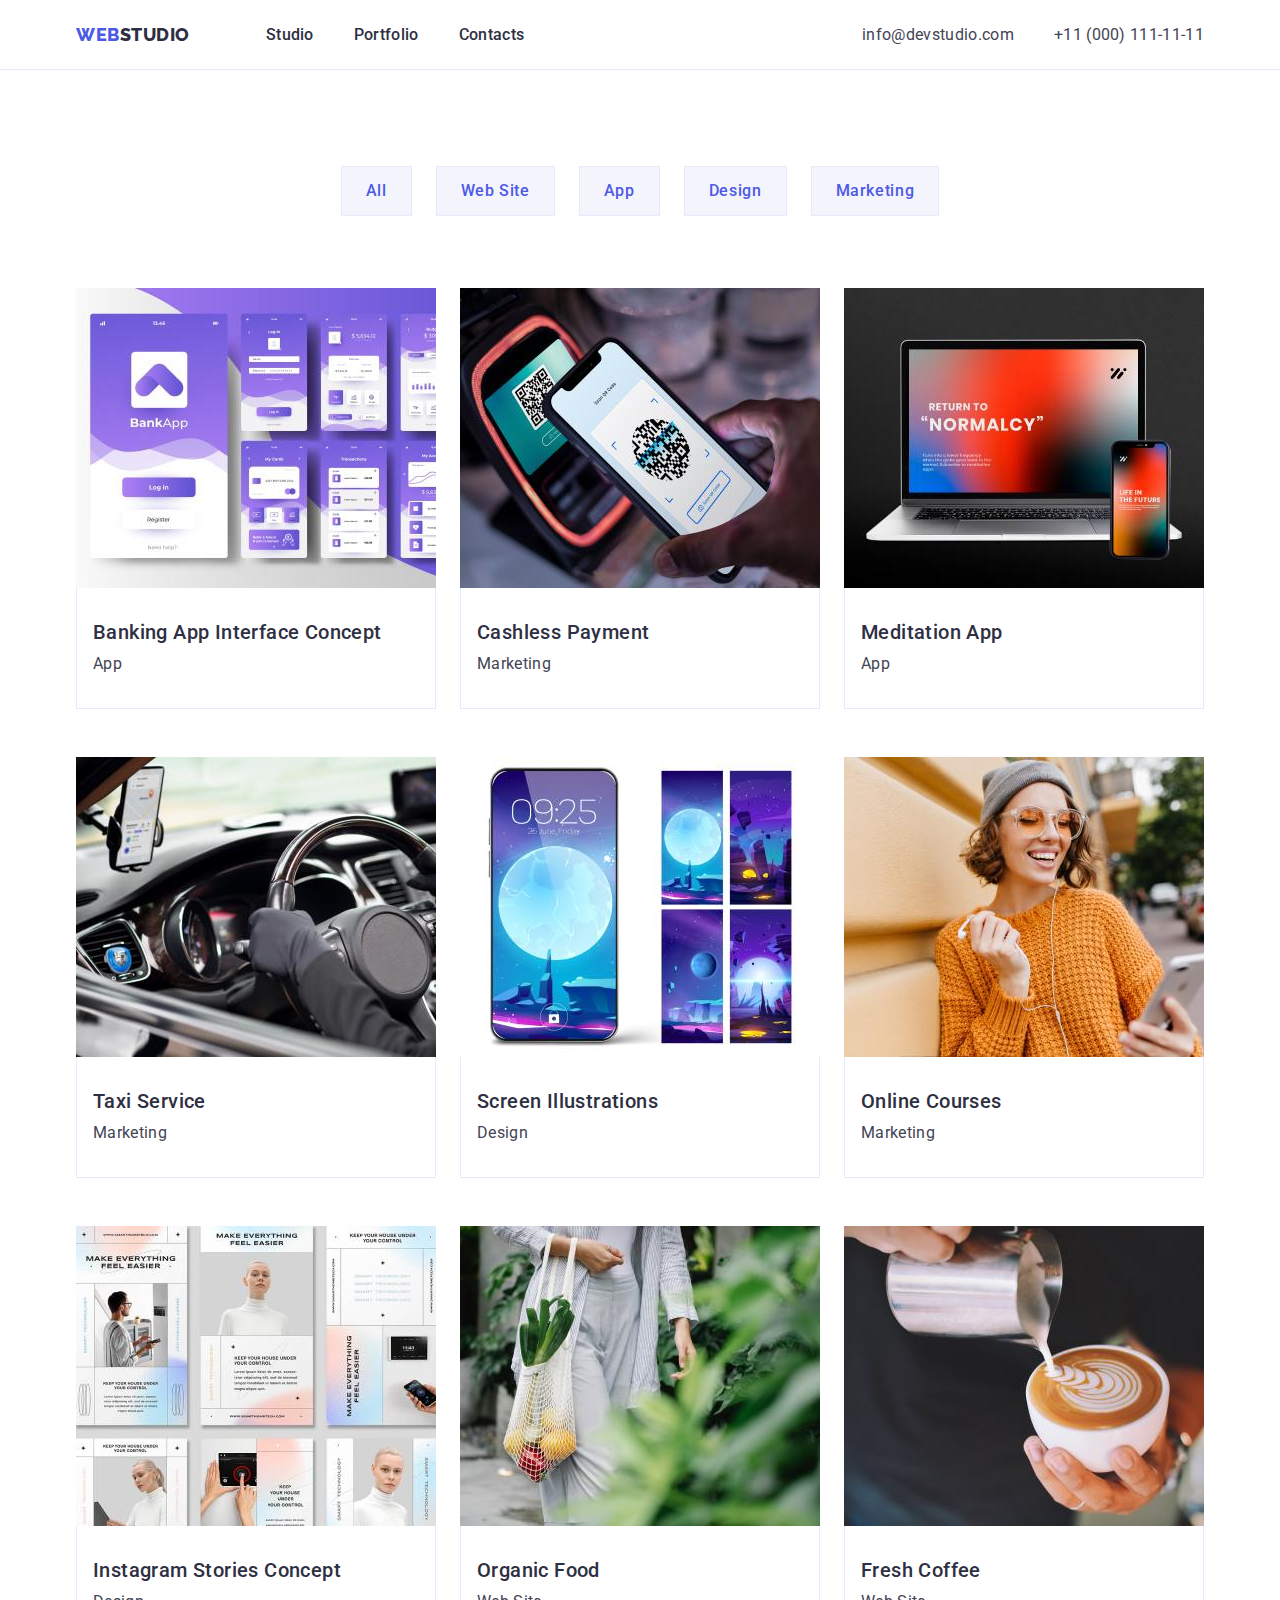
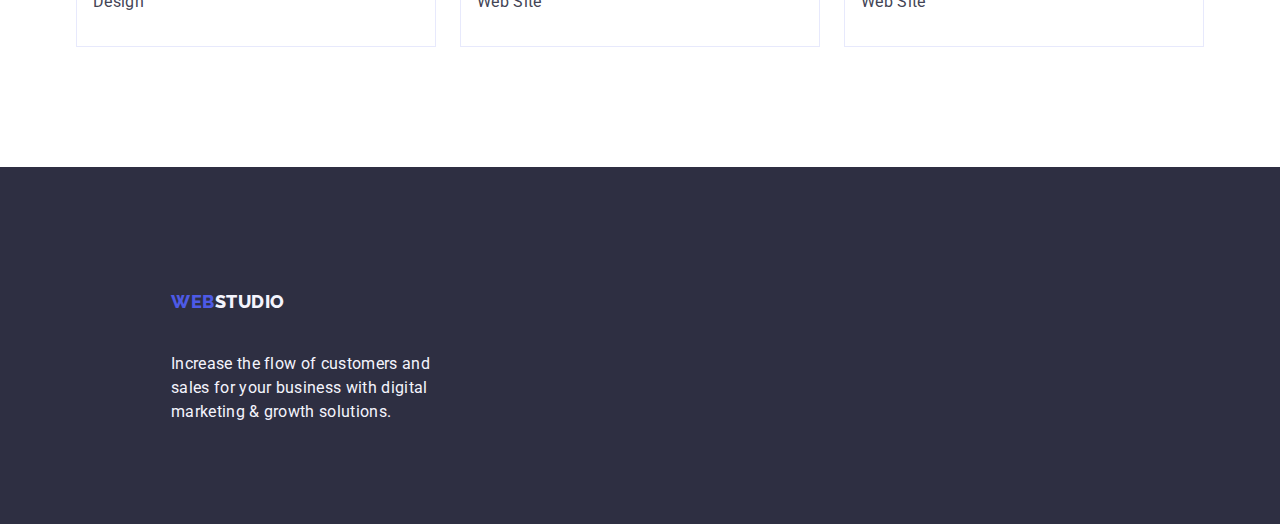
==== portfolio.html @ 9e5d0707 "Initial commit" ====
<!DOCTYPE html>
<html lang="en">
  <head>
    <meta charset="UTF-8" />
    <meta http-equiv="X-UA-Compatible" content="IE=edge" />
    <meta name="viewport" content="width=device-width, initial-scale=1.0" />
    <title>Portfolio</title>
    <link rel="preconnect" href="https://fonts.googleapis.com" />
    <link rel="preconnect" href="https://fonts.gstatic.com" crossorigin />
    <link
      href="https://fonts.googleapis.com/css2?family=Raleway:wght@800&family=Roboto:wght@400;500;700;900&display=swap"
      rel="stylesheet"
    />
    <link
      rel="stylesheet"
      href="https://cdnjs.cloudflare.com/ajax/libs/modern-normalize/1.0.0/modern-normalize.min.css"
    />
    <link rel="stylesheet" href="./css/styles.css" />
  </head>
  <body>
    <!-- Header -->
    <header class="header">
      <div class="header-container container">
        <nav class="header-nav">
          <a class="logo-link link" href="./index.html"
            >Web<span class="logo-header">Studio</span></a
          >
          <ul class="menu list">
            <li class="menu-item">
              <a class="link menu-link" href="./index.html"> Studio</a>
            </li>
            <li class="menu-item">
              <a class="link menu-link" href="./portfolio.html">Portfolio</a>
            </li>
            <li class="menu-item">
              <a class="link menu-link" href="">Contacts</a>
            </li>
          </ul>
        </nav>
        <address class="contacts">
          <ul class="contacts-list list">
            <li class="contacts-item">
              <a
                class="mail contacts-link link"
                href="mailto:info@devstudio.com"
                >info@devstudio.com</a
              >
            </li>
            <li class="contacts-item">
              <a class="contacts-link link" href="tel:+110001111111"
                >+11 (000) 111-11-11</a
              >
            </li>
          </ul>
        </address>
      </div>
    </header>
    <!-- Main content Portfolio-->
    <main>
      <section class="portfolio-section">
        <div class="portfolio-container container">
          <h1 class="hidden-title" hidden>Our projects</h1>

          <!-- FILTER BUTTONS -->
          <ul class="list btn-menu">
            <li class="btn-menu-item">
              <button class="btn-filter" type="button">All</button>
            </li>
            <li class="btn-menu-item">
              <button class="btn-filter" type="button">Web Site</button>
            </li>
            <li class="btn-menu-item">
              <button class="btn-filter" type="button">App</button>
            </li>
            <li class="btn-menu-item">
              <button class="btn-filter" type="button">Design</button>
            </li>
            <li class="btn-menu-item">
              <button class="btn-filter" type="button">Marketing</button>
            </li>
          </ul>
          <!-- PORTFOLIO MENU -->
          <ul class="list portfolio-menu">
            <li class="portfolio-menu-item">
              <a class="portfolio-menu-link link" href=""
                ><img
                  class="portfolio-menu-img"
                  src="./images/img-proj1.jpg"
                  alt="Bank App"
                  width="360"
                />
                <div class="portfolio-menu-container">
                  <h2 class="portfolio-menu-title title">
                    Banking App Interface Concept
                  </h2>
                  <p class="portfolio-menu-filter text">App</p>
                </div></a
              >
            </li>
            <li class="portfolio-menu-item">
              <a class="portfolio-menu-link link" href=""
                ><img
                  class="portfolio-menu-img"
                  src="./images/img-proj2.jpg"
                  alt="QR code"
                  width="360"
                />
                <div class="portfolio-menu-container">
                  <h2 class="portfolio-menu-title title">Cashless Payment</h2>
                  <p class="portfolio-menu-filter text">Marketing</p>
                </div></a
              >
            </li>
            <li class="portfolio-menu-item">
              <a class="portfolio-menu-link link" href=""
                ><img
                  class="portfolio-menu-img"
                  src="./images/img-proj3.jpg"
                  alt="Normalcy"
                  width="360"
                />
                <div class="portfolio-menu-container">
                  <h2 class="portfolio-menu-title title">Meditation App</h2>
                  <p class="portfolio-menu-filter text">App</p>
                </div></a
              >
            </li>
            <li class="portfolio-menu-item">
              <a class="portfolio-menu-link link" href=""
                ><img
                  class="portfolio-menu-img"
                  src="./images/img-proj4.jpg"
                  alt="Auto"
                  width="360"
                />
                <div class="portfolio-menu-container">
                  <h2 class="portfolio-menu-title title">Taxi Service</h2>
                  <p class="portfolio-menu-filter text">Marketing</p>
                </div></a
              >
            </li>
            <li class="portfolio-menu-item">
              <a class="portfolio-menu-link link" href=""
                ><img
                  class="portfolio-menu-img"
                  src="./images/img-proj5.jpg"
                  alt="Phone wallpaper"
                  width="360"
                />
                <div class="portfolio-menu-container">
                  <h2 class="portfolio-menu-title title">
                    Screen Illustrations
                  </h2>
                  <p class="portfolio-menu-filter text">Design</p>
                </div></a
              >
            </li>
            <li class="portfolio-menu-item">
              <a class="portfolio-menu-link link" href=""
                ><img
                  class="portfolio-menu-img"
                  src="./images/img-proj6.jpg"
                  alt="Girl"
                  width="360"
                />
                <div class="portfolio-menu-container">
                  <h2 class="portfolio-menu-title title">Online Courses</h2>
                  <p class="portfolio-menu-filter text">Marketing</p>
                </div></a
              >
            </li>
            <li class="portfolio-menu-item">
              <a class="portfolio-menu-link link" href=""
                ><img
                  class="portfolio-menu-img"
                  src="./images/img-proj7.jpg"
                  alt="Make easier"
                  width="360"
                />
                <div class="portfolio-menu-container">
                  <h2 class="portfolio-menu-title title">
                    Instagram Stories Concept
                  </h2>
                  <p class="portfolio-menu-filter text">Design</p>
                </div></a
              >
            </li>
            <li class="portfolio-menu-item">
              <a class="portfolio-menu-link link" href=""
                ><img
                  class="portfolio-menu-img"
                  src="./images/img-proj8.jpg"
                  alt="Food product"
                  width="360"
                />
                <div class="portfolio-menu-container">
                  <h2 class="portfolio-menu-title title">Organic Food</h2>
                  <p class="portfolio-menu-filter text">Web Site</p>
                </div></a
              >
            </li>
            <li class="portfolio-menu-item">
              <a class="portfolio-menu-link link" href=""
                ><img
                  class="portfolio-menu-img"
                  src="./images/img-proj9.jpg"
                  alt="Cappuccino"
                  width="360"
                />
                <div class="portfolio-menu-container">
                  <h2 class="portfolio-menu-title title">Fresh Coffee</h2>
                  <p class="portfolio-menu-filter text">Web Site</p>
                </div></a
              >
            </li>
          </ul>
        </div>
      </section>
    </main>

    <!-- Footer -->
    <footer class="footer-section">
      <div class="footer-container container">
        <a class="logo-link footer-link link" href="./index.html"
          >Web<span class="logo-footer">Studio</span></a
        >
        <p class="footer-section-text">
          Increase the flow of customers and sales for your business with
          digital marketing & growth solutions.
        </p>
      </div>
    </footer>
  </body>
</html>
---- css/styles.css ----
.list {
  list-style: none;
}
.link {
  text-decoration: none;
}
h1,
h2,
h3,
h4,
p {
  margin-top: 0;
  margin-bottom: 0;
}
ul {
  margin-top: 0;
  margin-bottom: 0;
  padding-left: 0;
}
img {
  display: block;
}
button {
  cursor: pointer;
}
body {
  font-family: 'Roboto', sans-serif;
  color: var(--color-slate);
  background-color: var(--color-white);
}
.container {
  width: 1158px;
  padding-left: 15px;
  padding-right: 15px;
  margin-left: auto;
  margin-right: auto;
}
.section {
  padding-top: 120px;
  padding-bottom: 120px;
}
:root {
  --color-iris: #4d5ae5;
  --color-ocean: #404bbf;
  --color-navy-blue: #2e2f42;
  --color-green: #31d0aa;
  --color-slate: #434455;
  --color-light-slate: #8e8f99;
  --color-cornflower: #e7e9fc;
  --color-cloud: #f4f4fd;
  --color-navy-blue-modal: #2e2f42;
  --color-grey: #2e2f42;

  /* Header background, team card background */
  --color-white: #ffffff;
  --color-dairy: #fcfcfc;
}

/*  */
/* HEADER */
/*  */
.header {
  border-bottom: 1px solid var(--color-cornflower);
}
.header-container {
  display: flex;
  align-items: center;
}

.header-nav {
  display: flex;
  align-items: center;
}
.menu {
  display: flex;
}
.contacts-list {
  display: flex;
  align-items: center;
}

.logo-link {
  padding-top: 24px;
  padding-bottom: 24px;
  margin-right: 76px;
  font-family: 'Raleway', sans-serif;
  font-weight: 800;
  font-size: 18px;
  line-height: 1.17;
  letter-spacing: 0.03em;
  text-transform: uppercase;
  color: var(--color-iris);
}
.logo-header {
  color: var(--color-grey);
}
.menu-item:not(:last-child) {
  margin-right: 40px;
}
.contacts {
  font-style: normal;
}
.menu-link {
  padding-top: 24px;
  padding-bottom: 24px;
  font-weight: 500;
  font-size: 16px;
  line-height: 1.5;
  letter-spacing: 0.02em;
  color: var(--color-grey);
}
.menu-link:hover,
.menu-link:focus {
  color: var(--color-ocean);
}

.contacts-link {
  font-style: normal;
  font-weight: 400;
  font-size: 16px;
  line-height: 1.5;
  letter-spacing: 0.02em;
  color: var(--color-slate);
}
.contacts-link:hover,
.contacts-link:focus {
  color: var(--color-ocean);
}
.contacts {
  margin-left: auto;
}
.contacts-item:not(:last-child) {
  margin-right: 40px;
}

/*  */
/* HERO */
/*  */

.section-hero {
  padding-top: 188px;
  padding-bottom: 188px;
}
.hero-container {
  text-align: center;
}
.section-hero {
  text-align: center;
  background: var(--color-grey);
}
.hero-title {
  max-width: 496px;
  margin-bottom: 48px;
  margin-left: auto;
  margin-right: auto;
  font-weight: 700;
  font-size: 56px;
  line-height: 1.07;
  text-align: center;
  letter-spacing: 0.02em;
  color: var(--color-white);
}
.hero-btn {
  display: block;
  min-width: 169px;
  height: 56px;
  border-radius: 4px;
  border: none;
  padding-top: 16px;
  padding-bottom: 16px;
  padding-left: 32px;
  padding-right: 32px;
  margin-left: auto;
  margin-right: auto;
  gap: 10px;
  font-family: 'Roboto', sans-serif;
  font-weight: 500;
  font-size: 16px;
  line-height: 1.5;
  align-items: center;
  letter-spacing: 0.04em;
  color: var(--color-white);
  background: var(--color-iris);
}
.hero-btn:hover,
.hero-btn:focus {
  background: var(--color-ocean);
}

/* COMPONENTS *FEATURES*, *ABOUT*,*PORTFOLIO**/
.title {
  font-weight: 500;
  font-size: 20px;
  line-height: 1.2;
  letter-spacing: 0.02em;
  text-transform: capitalize;
  color: var(--color-grey);
}
.text {
  font-size: 16px;
  line-height: 1.5;
  letter-spacing: 0.02em;
  color: var(--color-slate);
}

/*  */
/* Features */
/*  */

.features-menu {
  display: flex;
  align-items: center;
  flex-wrap: wrap;
}
.features-menu-item {
  width: calc((100% - 72px) / 4);
}
.features-menu-item:not(:last-child) {
  margin-right: 24px;
}
.features-menu-title {
  margin-bottom: 8px;
}

/*  */
/* What are we doing */
/*  */
.works {
  padding-top: 0;
}
.works-list {
  display: flex;
  align-items: center;
  flex-wrap: wrap;
}
.works-list-item {
  width: calc((100% - 48px) / 3);
}
.works-list-item:not(:last-child) {
  margin-right: 24px;
}
.works-title,
.team-title {
  margin-bottom: 72px;
  font-weight: 700;
  font-size: 36px;
  line-height: 1.11;
  text-align: center;
  letter-spacing: 0.02em;
  text-transform: capitalize;
  color: var(--color-navy-blue);
}

/*  */
/* Our Team */
/*  */

.menu-team {
  display: flex;
  align-items: center;
  flex-wrap: wrap;
  margin-top: 72px;
}
.menu-team-item {
  width: calc((100% - 72px) / 4);
  border-top-left-radius: 0px;
  border-top-right-radius: 0px;
  border-bottom-right-radius: 4px;
  border-bottom-left-radius: 4px;
}
.menu-team-item:not(:last-child) {
  margin-right: 24px;
}
.menu-team-container {
  padding-top: 32px;
  padding-bottom: 32px;
  padding-left: 16px;
  padding-right: 16px;
}
.menu-team-title {
  text-align: center;
  margin-bottom: 8px;
}
.menu-team-text {
  text-align: center;
}
.about-section {
  background: var(--color-cloud);
}
.menu-team-item {
  background-color: var(--color-white);
}

/*  */
/* FOOTER */
/*  */

.footer-section {
  padding-top: 100px;
  padding-bottom: 100px;
  background: var(--color-grey);
}
.logo-footer {
  color: var(--color-cloud);
}
.footer-section-text {
  font-size: 16px;
  line-height: 1.5;
  letter-spacing: 0.02em;
  color: var(--color-cloud);
}
.footer-container {
  margin-left: 156px;
}
.footer-section-text {
  width: 264px;
}
.footer-link {
  display: inline-block;
  margin-bottom: 16px;
}
/*  */
/* PORTFOLIO */
/*  */

.portfolio-section {
  padding-top: 96px;
  padding-bottom: 120px;
}

.btn-filter {
  padding: 12px 24px;
  font-family: 'Roboto', sans-serif;
  font-weight: 500;
  font-size: 16px;
  line-height: 24px;
  align-items: center;
  text-align: center;
  letter-spacing: 0.04em;
  color: var(--color-iris);
  background-color: var(--color-cloud);
  border: 1px solid var(--color-cornflower);
}
.btn-filter:hover,
.btn-filter:focus {
  color: var(--color-white);
  background: var(--color-ocean);
  border: 1px solid transparent;
  box-shadow: 0px 3px 1px rgba(0, 0, 0, 0.1), 0px 2px 1px rgba(0, 0, 0, 0.08),
    0px 2px 2px rgba(0, 0, 0, 0.12);
  border-radius: 4px;
}

.btn-menu {
  display: flex;
  align-items: center;
  justify-content: center;
  margin-bottom: 72px;
}
.btn-menu-item:not(:last-child) {
  margin-right: 24px;
}
.portfolio-menu {
  display: flex;
  align-items: center;
  flex-wrap: wrap;
}
.portfolio-menu-item {
  flex-basis: calc((100% - 48px) / 3);
  border-bottom: 1px var(--color-cornflower);
}
.portfolio-menu-item:not(:nth-child(3n)) {
  margin-right: 24px;
}
.portfolio-menu-item:not(:nth-last-child(-n + 3)) {
  margin-bottom: 48px;
}
.portfolio-menu-container {
  padding: 32px 16px;
  border: 1px solid var(--color-cornflower);
  border-top: none;
}
.portfolio-menu-title {
  margin-bottom: 8px;
}
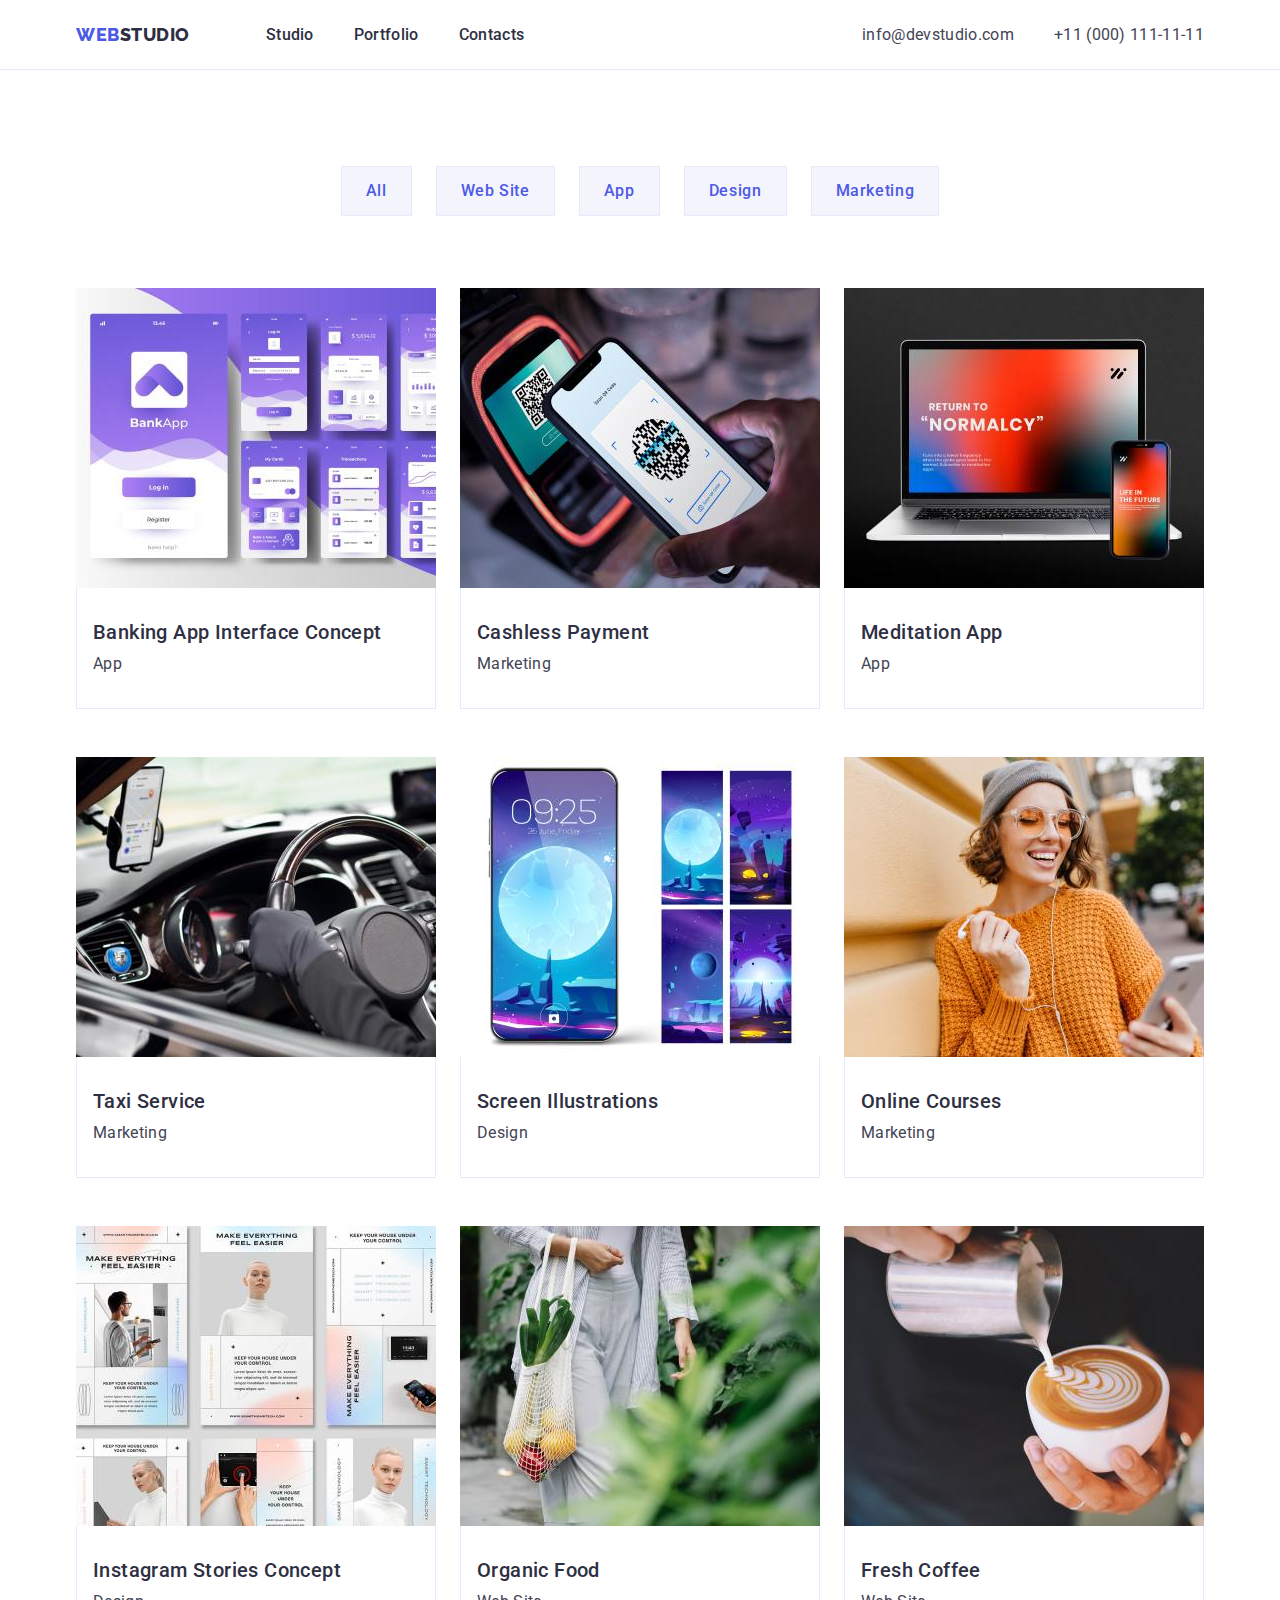
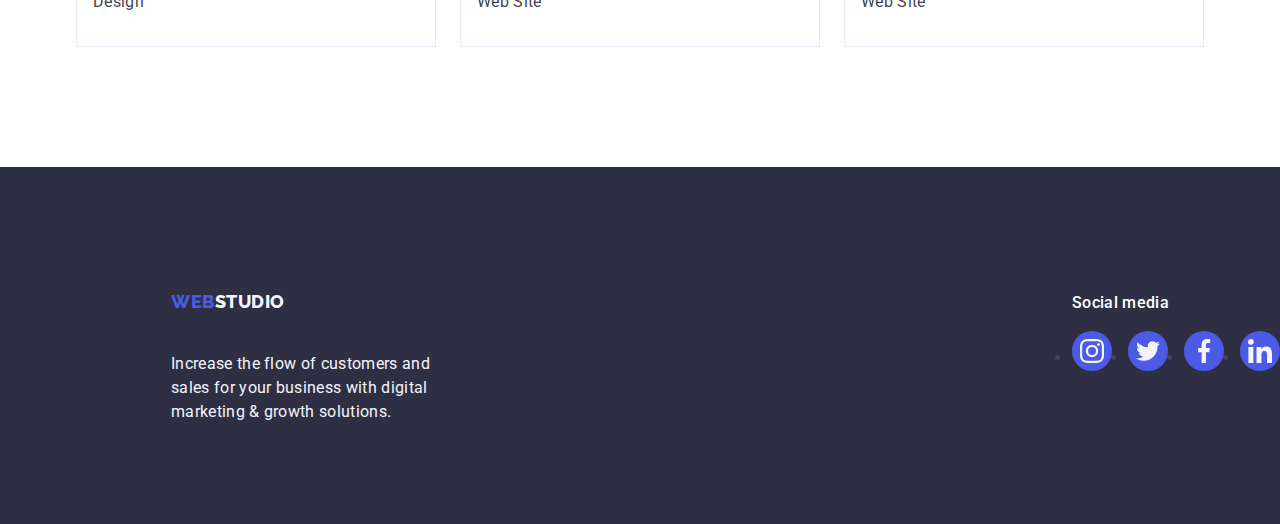
==== commit f5e4ec52: "first try" ====
--- a/portfolio.html
+++ b/portfolio.html
@@ -220,14 +220,65 @@
 
     <!-- Footer -->
     <footer class="footer-section">
-      <div class="footer-container container">
-        <a class="logo-link footer-link link" href="./index.html"
-          >Web<span class="logo-footer">Studio</span></a
-        >
-        <p class="footer-section-text">
-          Increase the flow of customers and sales for your business with
-          digital marketing & growth solutions.
-        </p>
+      <div class="footer-main-container">
+        <div class="footer-container container">
+          <a class="logo-link footer-link link" href="./index.html"
+            >Web<span class="logo-footer">Studio</span></a
+          >
+          <p class="footer-section-text">
+            Increase the flow of customers and sales for your business with
+            digital marketing & growth solutions.
+          </p>
+        </div>
+        <div class="social-media-conteiner">
+          <h3 class="social-media-title">Social media</h3>
+          <ul class="social-media-list">
+            <li class="social-media-item">
+              <a
+                class="social-icons-link socials-link-footer link"
+                href=""
+                target="_blank"
+                rel="noopener norefferer"
+                aria-label="social icons"
+                ><svg class="social-icons" width="24px" height="24px">
+                  <use href="./images/icons.svg#instagram"></use></svg
+              ></a>
+            </li>
+            <li class="social-media-item">
+              <a
+                class="social-icons-link socials-link-footer link"
+                href=""
+                target="_blank"
+                rel="noopener norefferer"
+                aria-label="social icons"
+                ><svg class="social-icons" width="24px" height="24px">
+                  <use href="./images/icons.svg#twitter"></use></svg
+              ></a>
+            </li>
+            <li class="social-media-item">
+              <a
+                class="social-icons-link socials-link-footer link"
+                href=""
+                target="_blank"
+                rel="noopener norefferer"
+                aria-label="social icons"
+                ><svg class="social-icons" width="24px" height="24px">
+                  <use href="./images/icons.svg#facebook"></use></svg
+              ></a>
+            </li>
+            <li class="social-media-item">
+              <a
+                class="social-icons-link socials-link-footer link"
+                href=""
+                target="_blank"
+                rel="noopener norefferer"
+                aria-label="social icons"
+                ><svg class="social-icons" width="24px" height="24px">
+                  <use href="./images/icons.svg#linkedin"></use></svg
+              ></a>
+            </li>
+          </ul>
+        </div>
       </div>
     </footer>
   </body>
--- a/css/styles.css
+++ b/css/styles.css
@@ -137,16 +137,29 @@
 /* HERO */
 /*  */
 
-.section-hero {
+/* .section-hero {
   padding-top: 188px;
   padding-bottom: 188px;
-}
+} */
 .hero-container {
   text-align: center;
 }
 .section-hero {
+  width: 1440px;
+  padding-top: 188px;
+  padding-bottom: 188px;
+  margin-left: auto;
+  margin-right: auto;
   text-align: center;
   background: var(--color-grey);
+  background-image: linear-gradient(
+      rgba(46, 47, 66, 0.7),
+      rgba(46, 47, 66, 0.7)
+    ),
+    url(../images/img-name.png);
+  background-position: center;
+  background-repeat: no-repeat;
+  background-size: cover;
 }
 .hero-title {
   max-width: 496px;
@@ -221,6 +234,20 @@
 .features-menu-title {
   margin-bottom: 8px;
 }
+.feature-icons-wrapper {
+  display: flex;
+  margin-left: auto;
+  margin-right: auto;
+  margin-bottom: 8px;
+  padding-top: 24px;
+  padding-right: 100px;
+  padding-bottom: 24px;
+  padding-left: 100px;
+  align-items: center;
+  justify-content: center;
+  background: var(--color-cloud);
+  border-radius: 4px;
+}
 
 /*  */
 /* What are we doing */
@@ -239,8 +266,11 @@
 .works-list-item:not(:last-child) {
   margin-right: 24px;
 }
+
+/* Components-title */
 .works-title,
-.team-title {
+.team-title,
+.customers-title {
   margin-bottom: 72px;
   font-weight: 700;
   font-size: 36px;
@@ -267,6 +297,9 @@
   border-top-right-radius: 0px;
   border-bottom-right-radius: 4px;
   border-bottom-left-radius: 4px;
+  background-color: var(--color-white);
+  box-shadow: 0px 1px 6px rgba(46, 47, 66, 0.08),
+    0px 1px 1px rgba(46, 47, 66, 0.16), 0px 2px 1px rgba(46, 47, 66, 0.08);
 }
 .menu-team-item:not(:last-child) {
   margin-right: 24px;
@@ -283,12 +316,71 @@
 }
 .menu-team-text {
   text-align: center;
+  margin-bottom: 8px;
 }
 .about-section {
   background: var(--color-cloud);
 }
-.menu-team-item {
-  background-color: var(--color-white);
+.social-icons-list {
+  display: flex;
+  justify-content: center;
+  align-items: center;
+  gap: 24px;
+}
+.social-icons-item,
+.social-media-item {
+  width: 40px;
+  height: 40px;
+}
+
+.social-icons-link {
+  display: flex;
+  align-items: center;
+  justify-content: center;
+  width: 100%;
+  height: 100%;
+  background-color: var(--color-iris);
+  border-radius: 50%;
+  color: var(--color-cloud);
+}
+.social-icons-link:hover,
+.social-icons-link:focus {
+  background-color: var(--color-ocean);
+}
+.social-icons {
+  fill: currentColor;
+}
+/*  */
+/* Customers */
+/*  */
+
+.customers-section-list {
+  display: flex;
+  align-items: center;
+  justify-content: center;
+  gap: 24px;
+}
+.customers-section-item {
+  width: 168px;
+  height: 88px;
+}
+.customers-section-link {
+  display: flex;
+  align-items: center;
+  justify-content: center;
+  width: 100%;
+  height: 100%;
+  border: 1px solid var(--color-light-slate);
+  border-radius: 4px;
+  color: var(--color-light-slate);
+}
+.customers-icon {
+  fill: currentColor;
+}
+.customers-section-link:hover,
+.customers-section-link:focus {
+  color: var(--color-ocean);
+  border: 1px solid var(--color-ocean);
 }
 
 /*  */
@@ -319,6 +411,36 @@
   display: inline-block;
   margin-bottom: 16px;
 }
+
+.social-media-list {
+  display: flex;
+  align-items: center;
+  justify-content: center;
+  gap: 16px;
+}
+.socials-link-footer:hover,
+.socials-link-footer:focus {
+  background-color: var(--color-green);
+}
+.footer-main-container {
+  display: flex;
+  align-items: baseline;
+  justify-content: baseline;
+}
+.social-media-conteiner {
+  margin-left: 120px;
+}
+
+.social-media-title {
+  margin-bottom: 16px;
+  font-style: normal;
+  font-weight: 500;
+  font-size: 16px;
+  line-height: 1.5;
+  letter-spacing: 0.02em;
+  color: var(--color-white);
+}
+
 /*  */
 /* PORTFOLIO */
 /*  */
@@ -369,6 +491,10 @@
   flex-basis: calc((100% - 48px) / 3);
   border-bottom: 1px var(--color-cornflower);
 }
+.portfolio-menu-item:hover {
+  box-shadow: 0px 1px 6px rgba(46, 47, 66, 0.08),
+    0px 1px 1px rgba(46, 47, 66, 0.16), 0px 2px 1px rgba(46, 47, 66, 0.08);
+}
 .portfolio-menu-item:not(:nth-child(3n)) {
   margin-right: 24px;
 }
@@ -380,6 +506,7 @@
   border: 1px solid var(--color-cornflower);
   border-top: none;
 }
+
 .portfolio-menu-title {
   margin-bottom: 8px;
 }
